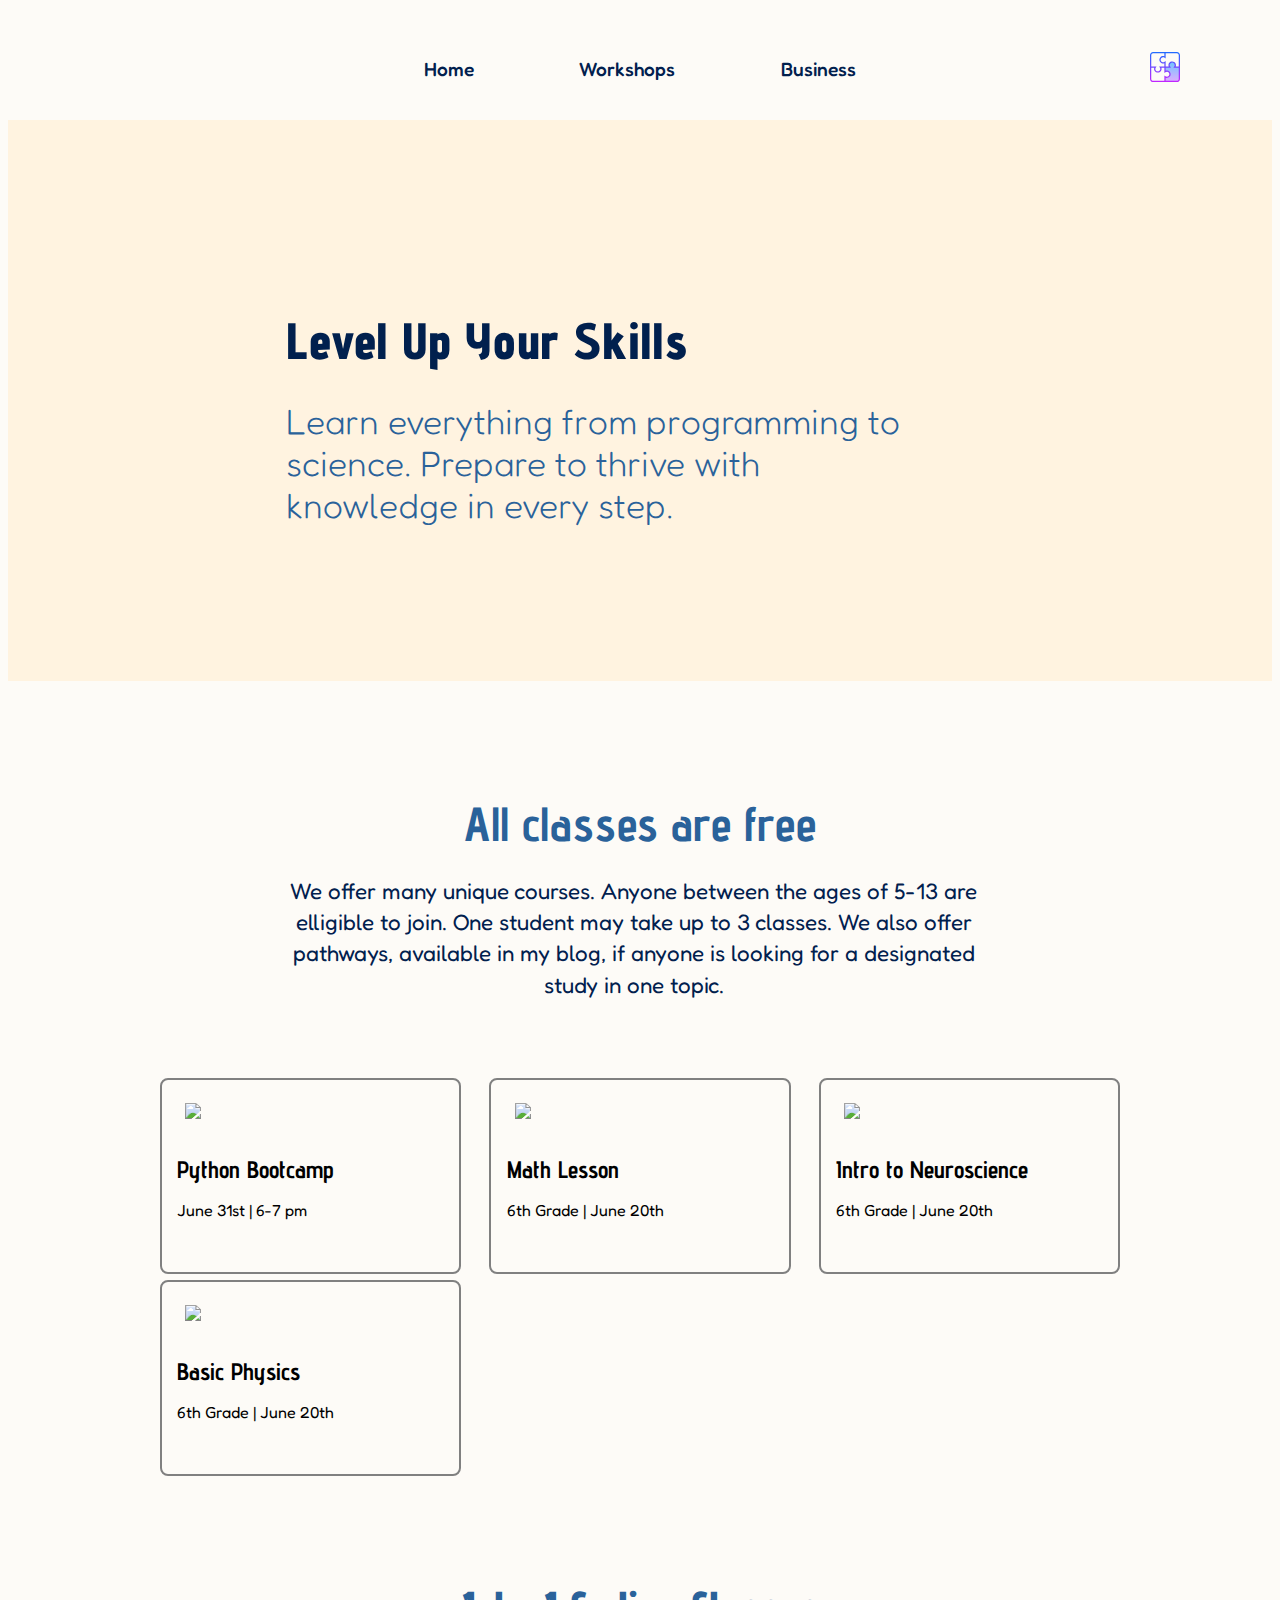
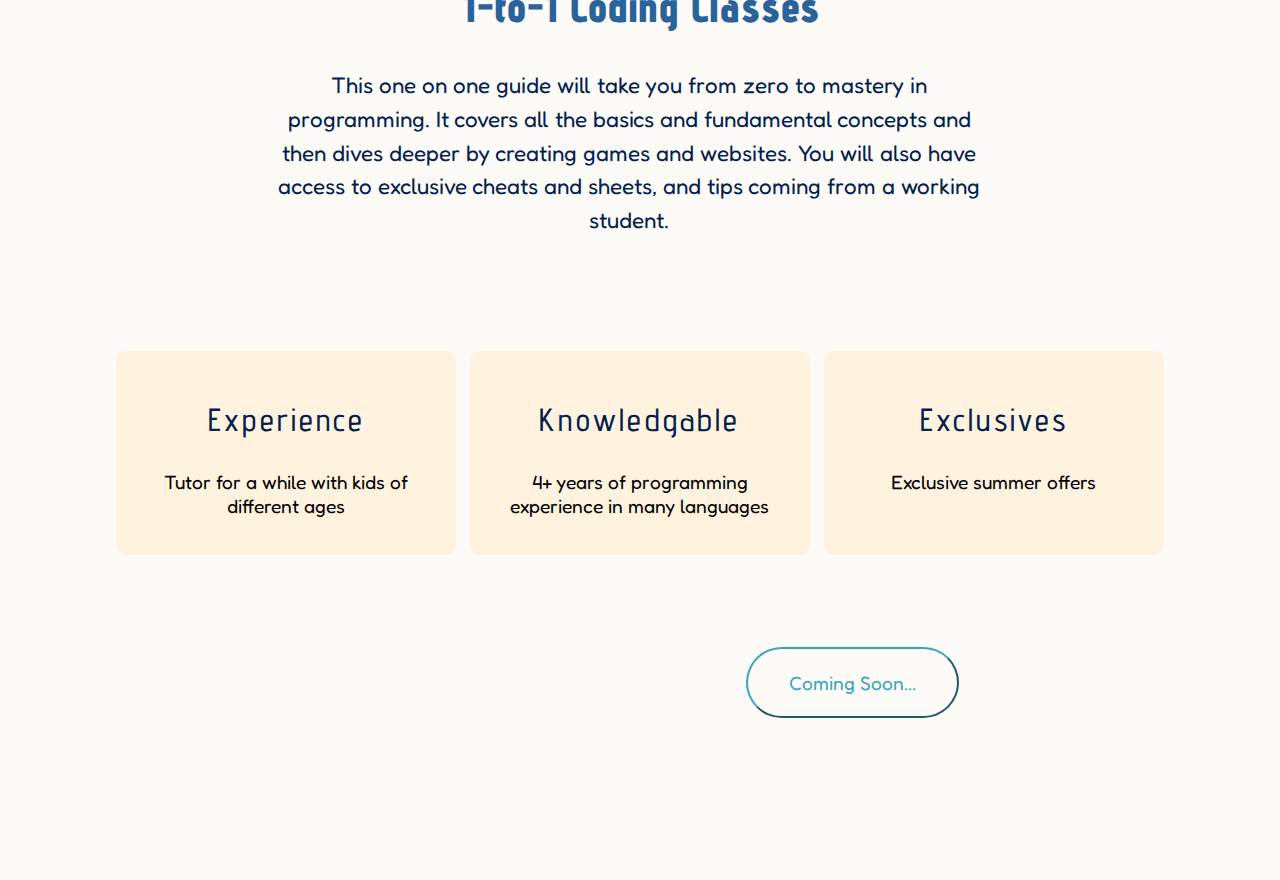
==== workshops.html @ bd9487f0 "Add files via upload" ====
<!DOCTYPE html>
<html lang="en">
<head>
    <meta charset="UTF-8">
    <meta name="viewport" content="width=device-width, initial-scale=1.0">
    <link rel="stylesheet" href="style.css"/>
    <link rel="stylesheet"
    href="https://cdnjs.cloudflare.com/ajax/libs/animate.css/4.1.1/animate.min.css"
    />
    <link rel="preconnect" href="https://fonts.googleapis.com">
    <link rel="preconnect" href="https://fonts.gstatic.com" crossorigin>
    <link href="https://fonts.googleapis.com/css2?family=Advent+Pro:ital,wght@0,100..900;1,100..900&family=Baloo+2:wght@400..800&family=Courier+Prime:ital,wght@0,400;0,700;1,400;1,700&family=Dosis:wght@200..800&family=Fredoka:wght@300..700&family=Oleo+Script:wght@400;700&family=Outfit:wght@100..900&family=Poiret+One&family=Sofia&display=swap" rel="stylesheet">
    <title>Somi's Hub</title>
</head>
<body>
    <div class="navbar">
        <nav class="nav">
            
            <!-- responsive-->
            
            <div class="menu">
                <div class="navlinks">
                    <a href="index.html" class="nav-link">Home</a>
                    <a href="workshops.html" class="nav-link">Workshops</a>
                    <a href="business.html" class="nav-link">Business</a>
                </div>
                <div class="puzzle">
                    <a href="puzzle.html" class="puzzle"><svg xmlns="http://www.w3.org/2000/svg" x="0px" y="0px" width="40" height="40" viewBox="0 0 64 64">
                        <linearGradient id="0cib3gbsfYWZ5fGhgTXhSa_48332_gr1" x1="43.5" x2="43.5" y1="23" y2="57.33" gradientUnits="userSpaceOnUse" spreadMethod="reflect"><stop offset="0" stop-color="#6dc7ff"></stop><stop offset="1" stop-color="#e6abff"></stop></linearGradient><path fill="url(#0cib3gbsfYWZ5fGhgTXhSa_48332_gr1)" d="M47.477,32c0.633-0.838,1.023-1.869,1.023-3c0-2.761-2.239-5-5-5s-5,2.239-5,5 c0,1.131,0.39,2.162,1.023,3H32v8c0.83-0.63,1.87-1,3-1c2.76,0,5,2.24,5,5s-2.24,5-5,5c-1.13,0-2.17-0.37-3-1v7h18.47 c2.5,0,4.53-2.03,4.53-4.53V32H47.477z"></path><linearGradient id="0cib3gbsfYWZ5fGhgTXhSb_48332_gr2" x1="32" x2="32" y1="6.667" y2="57.684" gradientUnits="userSpaceOnUse" spreadMethod="reflect"><stop offset="0" stop-color="#1a6dff"></stop><stop offset="1" stop-color="#c822ff"></stop></linearGradient><path fill="url(#0cib3gbsfYWZ5fGhgTXhSb_48332_gr2)" d="M51,8H33h-2H13c-2.757,0-5,2.243-5,5v18v2v18c0,2.757,2.243,5,5,5h18h2h18 c2.757,0,5-2.243,5-5V33v-2V13C56,10.243,53.757,8,51,8z M10,13c0-1.654,1.346-3,3-3h18v4.851c-0.639-0.231-1.313-0.351-2-0.351 c-1.803,0-3.494,0.8-4.64,2.195c-1.145,1.395-1.596,3.226-1.239,5.024c0.45,2.267,2.28,4.128,4.554,4.633 c1.136,0.252,2.273,0.178,3.325-0.203V31h-6h-2.531l1.21,1.603c0.537,0.711,0.82,1.54,0.82,2.397c0,1.202-0.534,2.33-1.464,3.094 c-0.943,0.774-2.138,1.067-3.366,0.823c-1.501-0.298-2.735-1.514-3.071-3.026c-0.258-1.163-0.002-2.331,0.721-3.288L18.531,31H16h-6 V13z M31,54H13c-1.654,0-3-1.346-3-3V33h4.85c-0.381,1.051-0.455,2.189-0.203,3.325c0.505,2.274,2.367,4.104,4.633,4.554 c0.404,0.08,0.809,0.12,1.21,0.12c1.388,0,2.732-0.471,3.814-1.359C25.7,38.494,26.5,36.803,26.5,35c0-0.688-0.119-1.361-0.351-2H31 v7v1.531l1.603-1.211c0.957-0.724,2.125-0.978,3.288-0.721c1.512,0.336,2.728,1.57,3.026,3.071c0.244,1.227-0.049,2.422-0.823,3.366 c-1.31,1.594-3.786,1.933-5.491,0.644L31,45.468V47V54z M54,51c0,1.654-1.346,3-3,3H33v-4.851c0.639,0.231,1.312,0.351,2,0.351 c1.803,0,3.494-0.8,4.64-2.195c1.145-1.395,1.596-3.226,1.239-5.024c-0.45-2.267-2.28-4.128-4.554-4.633 c-1.136-0.252-2.273-0.178-3.325,0.203V33h6h2.531l-1.211-1.603c-0.723-0.957-0.979-2.125-0.721-3.288 c0.336-1.512,1.57-2.728,3.071-3.026c1.229-0.246,2.423,0.048,3.366,0.823C46.966,26.67,47.5,27.798,47.5,29 c0,0.858-0.284,1.687-0.82,2.397L45.468,33H48h6V51z M49.149,31c0.231-0.639,0.351-1.313,0.351-2c0-1.803-0.8-3.494-2.195-4.64 c-1.395-1.145-3.224-1.596-5.024-1.239c-2.267,0.45-4.128,2.28-4.633,4.554c-0.252,1.136-0.178,2.273,0.203,3.325H33v-7v-1.531 l-1.603,1.211c-0.957,0.724-2.124,0.979-3.288,0.721c-1.512-0.336-2.728-1.57-3.026-3.071c-0.244-1.227,0.049-2.422,0.823-3.366 c1.309-1.595,3.783-1.934,5.491-0.644L33,18.531V16v-6h18c1.654,0,3,1.346,3,3v18H49.149z"></path>
                        </svg></a>
                </div>
                
            </div>
            
        </nav>
    </div>
    <div class="heading">
        <h1 id="animate" class="workshop">Level Up Your Skills </h1>
        <h2 class="workshops-head">Learn everything from programming to science. Prepare to thrive with knowledge in every step.</h2>
    </div>
    <div>
        <h3 class="cost">All classes are free</h2>
        <p class="pathways">We offer many unique courses. Anyone between the ages of 5-13 are elligible to join. One student may take up to 3 classes.
            We also offer pathways, available in my blog, if anyone is looking for a designated study in one topic.</p>
    </div>
    <div class="courses" onclick="button()">
        <div class="course">
            <img src="./images/coding.jpg">
            <h3 class="course-name">Python Bootcamp</h3>
            <p class="course-info">June 31st | 6-7 pm</p>
        </div>
        <div class="course">
            <img src="./images/math.jpg">
            <h3 class="course-name">Math Lesson</h3>
            <p class="course-info">6th Grade | June 20th</p>
        </div>
        <div class="course">
            <img src="./images/brain.jpg">
            <h3 class="course-name">Intro to Neuroscience</h3>
            <p class="course-info">6th Grade | June 20th</p>
        </div>
        <div class="course">
            <img src="./images/physics.jpg">
            <h3 class="course-name">Basic Physics</h3>
            <p class="course-info">6th Grade | June 20th</p>
        </div>
        <!-- <div class="course">
            <img>
            <h3 class="course-name">Website Making Intro</h3>
            <p class="course-info">6th Grade | June 20th</p>
        </div>  -->
    </div>
    <iframe id = "iframe" src="https://docs.google.com/forms/d/e/1FAIpQLSde7rYVq9Ug6Pt64jcF8D8oUzpzbdEBmvZY1_EkRQ_Yir4WWA/viewform?embedded=true" width="740" height="1328" frameborder="0" marginheight="0" marginwidth="0">Loading…</iframe>
    <div class="private-classes">
        <h2 class="private">1-to-1 Coding Classes</h2>
        <h3 class="private-description">This one on one guide will take you from zero to mastery in programming. It covers all the basics and fundamental concepts and then dives deeper by creating games and websites. You will also have access to exclusive cheats and sheets, and tips coming from a working student. </h3>
        <div class="private-info">
            <div class="coding-class">
                <h3>Experience</h3>
                <p>Tutor for a while with kids of different ages</p>
            </div>
            <div class="coding-class">
                <h3>Knowledgable</h3>
                <p>4+ years of programming experience in many languages</p>
            </div>
            <div class="coding-class">
                <h3>Exclusives</h3>
                <p>Exclusive summer offers</p>
            </div>
            
        </div>
        <button class="start-btn">Coming Soon...</button>
        
    </div>
    <script>
        function button(){
            const iframe = document.querySelector("#iframe");
            const course = document.querySelector(".courses");
            iframe.style.display = "flex";
            course.style.display = "none";
        }
    </script>
</body>
</html>
---- style.css ----
a, label{
    font-family: 'Fredoka', sans-serif;
    font-weight: 500;
    padding: 3%;
}

a:hover{
    color: #3AA6B9;
    cursor: pointer;
}

body{
    background: #fdfbf7;
}

p {
    display: block;
    margin-block-start: 1em;
    margin-block-end: 1em;
    margin-inline-start: 0px;
    margin-inline-end: 0px;
    unicode-bidi: isolate;
}

.nav-link{
    text-decoration: none;
    color: #01204E;
    font-size: 1.2em;
    padding: 0%;
    padding-top: 0.5%;
    margin:6%;
}

.nav-link:hover{
    border-radius: 2.5px;
    border-color: #3AA6B9;
    border: solid 2px;
    border-top: none;
    border-right: none;
    border-left: none;   
}

.puzzle{
    float:right;
    align-self: center;
    justify-self: center;
}

.puzzle:hover{
    opacity: 80%;
}

.navbar{
    animation: fadeIn forwards;
    animation-duration: 6s;
    text-align: center;
    padding-top: 3%;
    padding-bottom: 2.2%;
    border-top: 0;
    border-left: 0;
    border-right: 0; 
    color:#01204E;
    
}

.navlinks{
    padding-left: 20%;
}

.menu{
    background-color: #fdfbf7;
    display: grid;
    grid-template-columns: 5fr 1fr;
    align-items: center;
}

.title{
    border-radius: 10px;
    background-repeat: no-repeat;
    background-position: -10% -20%;
    width: 50%;
    animation: fadeIn;
    visibility: visible;
    float: left;
}


.input-container{
    padding: 10%;
}


#animate{
    margin-top: 0%;
    padding-top: 15%;
    padding-left: 22%;
    padding-bottom: 0%;
    margin-bottom: 0%;
    animation: fadeIn;
    animation-duration: 3s;
    font-family: "Advent Pro", sans-serif;
    font-size: 320%;
    color: #01204E;
}

.title h1{
    font-weight: 300;
}

#name{
    font-family: "Advent Pro", sans-serif;
    font-style: italic;
    font-weight: 600;
    margin-left: 21%;
    padding-top: 0%;
    margin-top: 0%;
    animation-delay: 3s;
    animation: lightSpeedInLeft;
    animation-duration: 4s;
    font-size: 4.8em;
    color: #2A629A;
}

#description{
    padding-bottom: 15%;
    padding-left: 22%;
    font-family: 'Fredoka', sans-serif;
    font-size: 1.5em;
    overflow: hidden;
    opacity: 0%;
    display: inline-block;
    animation: slider forwards;
    animation-duration: 2s;
    animation-delay: 2.5s;
}

@keyframes slider{
    from {
        opacity: 0%;
        border-right: 4px;
      }
    99% {
        opacity: 99%;
        border-right: 4px;
    }
    100% {
        opacity: 100%;
        border-right: none
      }
    }

@keyframes fadeIn{
    from{
        scale: 0.8;
        opacity: 0;
    }
    to{
        scale: 1;
        opacity: 100%;
    }
}


.tagcloud{
    opacity: 0;
    animation: slider forwards;
    animation-duration: 2s;
    font-weight: bold;
    letter-spacing: 1px;
    font-family: 'Outfit', sans-serif;
    font-size: 20px;
    margin-left: 55%;
    padding-top: 2%;
    animation-delay: 3s;
}

.tagcloud--item:hover{
    color: #FFC300;
    cursor: pointer;
}

iframe{
    animation: slider forwards;
    animation-delay: 3.5;
}

.about{
    height: 80%;
    width: 85%;
    display: grid;
    justify-content: center;
    align-items: center;
}
.about_content{
    width: 50%;
}
h2{
    font-family: 'Advent Pro', sans-serif;
    font-size: 2.7em;
    color:#01204E;
}

.about_heading{
    padding-left: 45%;
}

.about_me{
    padding-top: 5%;
    margin-left: 2%;
}

.about_title{
    font-family: 'Advent Pro';
    font-weight: 800;
    font-size: 2.1em;
    color: #2A629A;
    margin-bottom: 0%;
}

.about_des{
    font-family: 'Fredoka';
    font-size: 1.2em;
    line-height: 1.4;
    margin-top: 3%;
}

.description_img{
    border-radius: 50px;
    width: 18em;
    height: 15em;
}

#right{
    float: right;
}

#left{
    float: left;
    padding-left: 18%;
}
.mailing{
    padding: 10%;
    display: grid;
    grid-template-columns: 1fr 1fr 1fr 2fr 1fr;
    grid-auto-rows: minmax(50px, auto);
}
.mail-img{
    width: 90%;
    grid-row: 1/6;
    grid-column: 1/3;
    align-self: center;
    border-radius: 8px;
}
.mail-heading{
    text-align: center;
    grid-column: 3/6;
    margin-bottom: 2%;
}

.mail{
    font-family: 'Fredoka';
    line-height: 1.4;
    font-size: 1.3em;
    font-weight: 400;
    grid-column: 3/6;
    text-align: center;
    justify-self: center;
    width: 85%;
}


button{
    border-color: #3AA6B9;
    background-color: #fdfbf7;
    color: #3AA6B9;
    border-radius: 18px;
    font-family: 'Fredoka';
    font-size: 1.2em;
    grid-column: 4/5;
    grid-row: 3/4;
    justify-self: center;
    width: 45%;
    margin-top: 5%;
    padding:3% 0%;
}
button:hover{
    border-color: #3AA6B9;
    background-color: #3AA6B9;
    color: #fdfbf7;
}
.footer{
    background-color: #bed8f1;
    display: block;
    text-align: center;
    padding: 5% 2% 3%;
    color: #01204E;
    border-radius: 10px;
    font-size: 1.1em;
}

.footer p{
    font-family: 'Fredoka';
}

.footer a{
    padding-left: 0%;
}

.footer div{
    padding-bottom: 2%;
}

.heading{
    background-color: #fff3e0;
    padding-bottom: 10%;
}

.workshop{
    font-weight: 800;
}

.workshops-head{
    font-size: 2.2em;
    color: #2A629A;
    padding-left: 22%;
    font-family: 'Fredoka';
    width: 50%;
    font-weight: 300;

}

.cost{
    margin-top: 5%;
    padding: 4%;
    margin-bottom: 0%;
    padding-bottom: 0%;
    text-align: center;
    font-family: 'Advent Pro';
    color: #2A629A;
    font-size: 3em;
    border-radius: 5px;
}

.pathways{
    text-align: center;
    width: 55%;
    margin-left: 22%;
    font-family: 'Fredoka';
    color: #01204E;
    font-size: 1.4em;
    font-weight: 400;
    line-height: 1.4;
}

.courses{
    display: grid;
    grid-template-columns: repeat(3, 2fr);
    gap: 3%;
    margin: 12%;
    margin-top: 5%;
    margin-bottom: 0%;
}

.course{
    margin-top: 5%;
    border: solid 2px grey;
    border-radius: 8px;
    padding: 5%;
    height: 85%;
}

.course img{
    width: 80%;
    text-align: center;
    padding: 3%
}

.course-name{
    font-family: 'Advent Pro';
    font-size: 1.5em;
    margin-bottom: 0%;
}

.course-info{
    font-family: 'Fredoka';
}

.private{
    text-align: center;
    color:#2A629A;
    font-weight: 800;
}

.private-classes{
    text-align: center;
    padding:8%;
}

.private-description{
    width: 68%;
    margin-left: 15%;
    font-family: 'Fredoka';
    font-weight: 400;
    color: #01204E;
    line-height: 1.5;
    font-size: 1.4em;
}

.private-info{
    padding: 8% 0%;
    border-radius: 5px;
    display: grid;
    grid-template-columns: 2fr 2fr 2fr;
}

.coding-class {
    background-color: #fff3e0;
    margin: 2%;
    border-radius: 10px;
    padding: 5% 0%;
}

.coding-class h3{
    font-family: 'Advent Pro';
    font-size: 2em;
    letter-spacing: 3px;
    font-weight: 500;
    color: #01204E;
}

.coding-class p{
    font-family: 'Fredoka';
    font-size: 1.2em;
    width: 80%;
    align-self: center;
    padding-left: 10%;
    font-weight: 400;
}

.start-btn{
    padding: 2%;
    margin-left: 40%;
    margin-top: 0%;
    margin-bottom: 5%;
    text-align: center;
    width: 20%;
    border-radius: 40px;
    display: block;
}

#iframe{
    display: none;
    margin-left: 22%;
}

@media screen and (max-width: 1000px) {
    .title{
        text-align: center;
        float: none;
        width: 80%;
        justify-self: center;
    }
    .tagcloud{
        float: none;
        margin-left: 5%;
    }
    #right{
        float: none;
    }
    #left{
        float: none;
        padding-left: 0%;
    }
    .about_content{
        width: 90%;
    }
    .description_img{
        width: 22em;
        height: 20em;
    }
    .about_me{
        margin-left: 20%;
    }
    .mailing{
        padding-right: 2%;
        padding-left: 2%;
    }
    .mail-img{
        width: 150%
    }
    .mail-heading{
        font-size: 2em;
        padding-left: 15%;
    }
    .mail{
        font-size: 1.1em;
        width: 70%;
        padding-left: 15%;
    }
    .mailing button{
        width: 80%;
        margin-left: 15%;
    }
}

@media screen and (max-width: 620px) {
    #animate{
        padding-left: 15%;
    }
    .workshops-head{
        padding-left: 15%;
        width: 70%;
    }
    .courses{
        grid-template-columns: 2fr 2fr;
    }
    .pathways{
        width: 80%;
        margin-left: 10%;
    }
    .private-info{
        grid-template-columns: 1fr;
    }
    .private-description{
        width: 90%;
        margin-left: 6%;
    }
    .start-btn{
        width: 40%;
    }
}
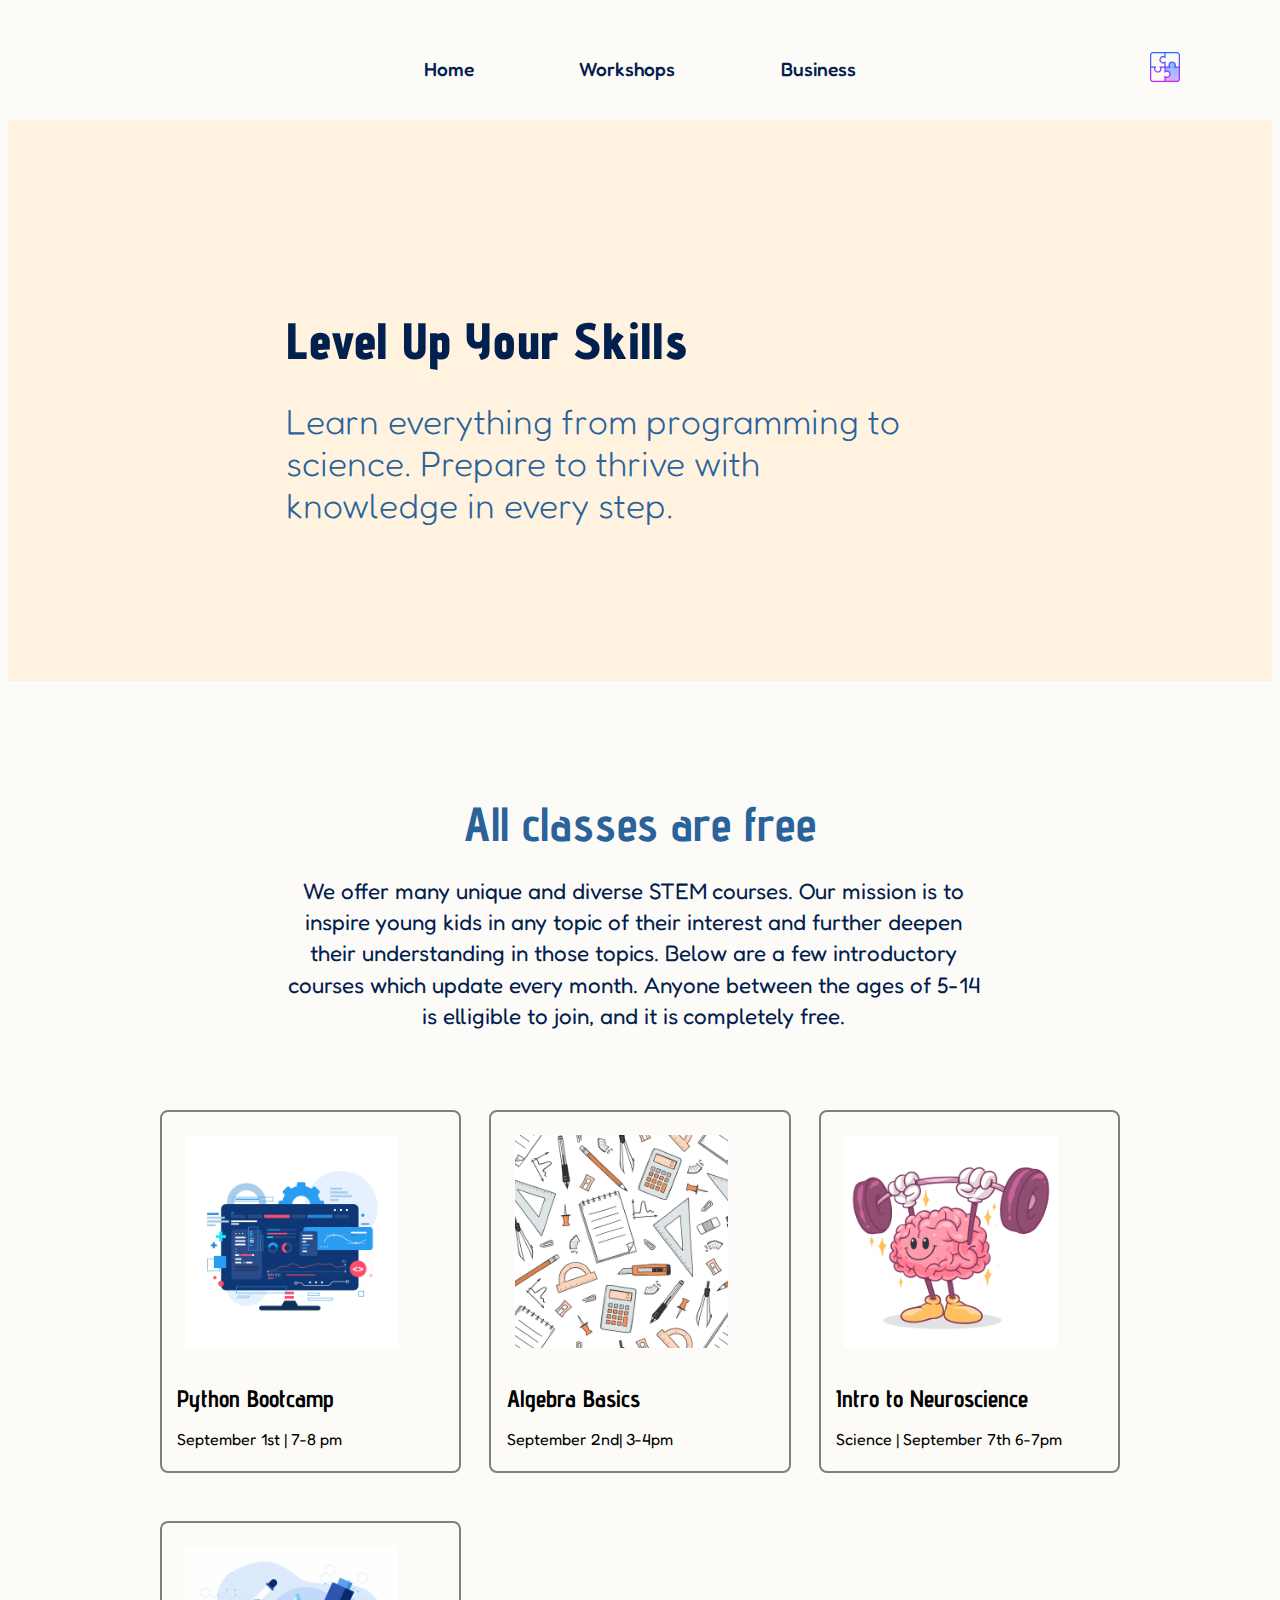
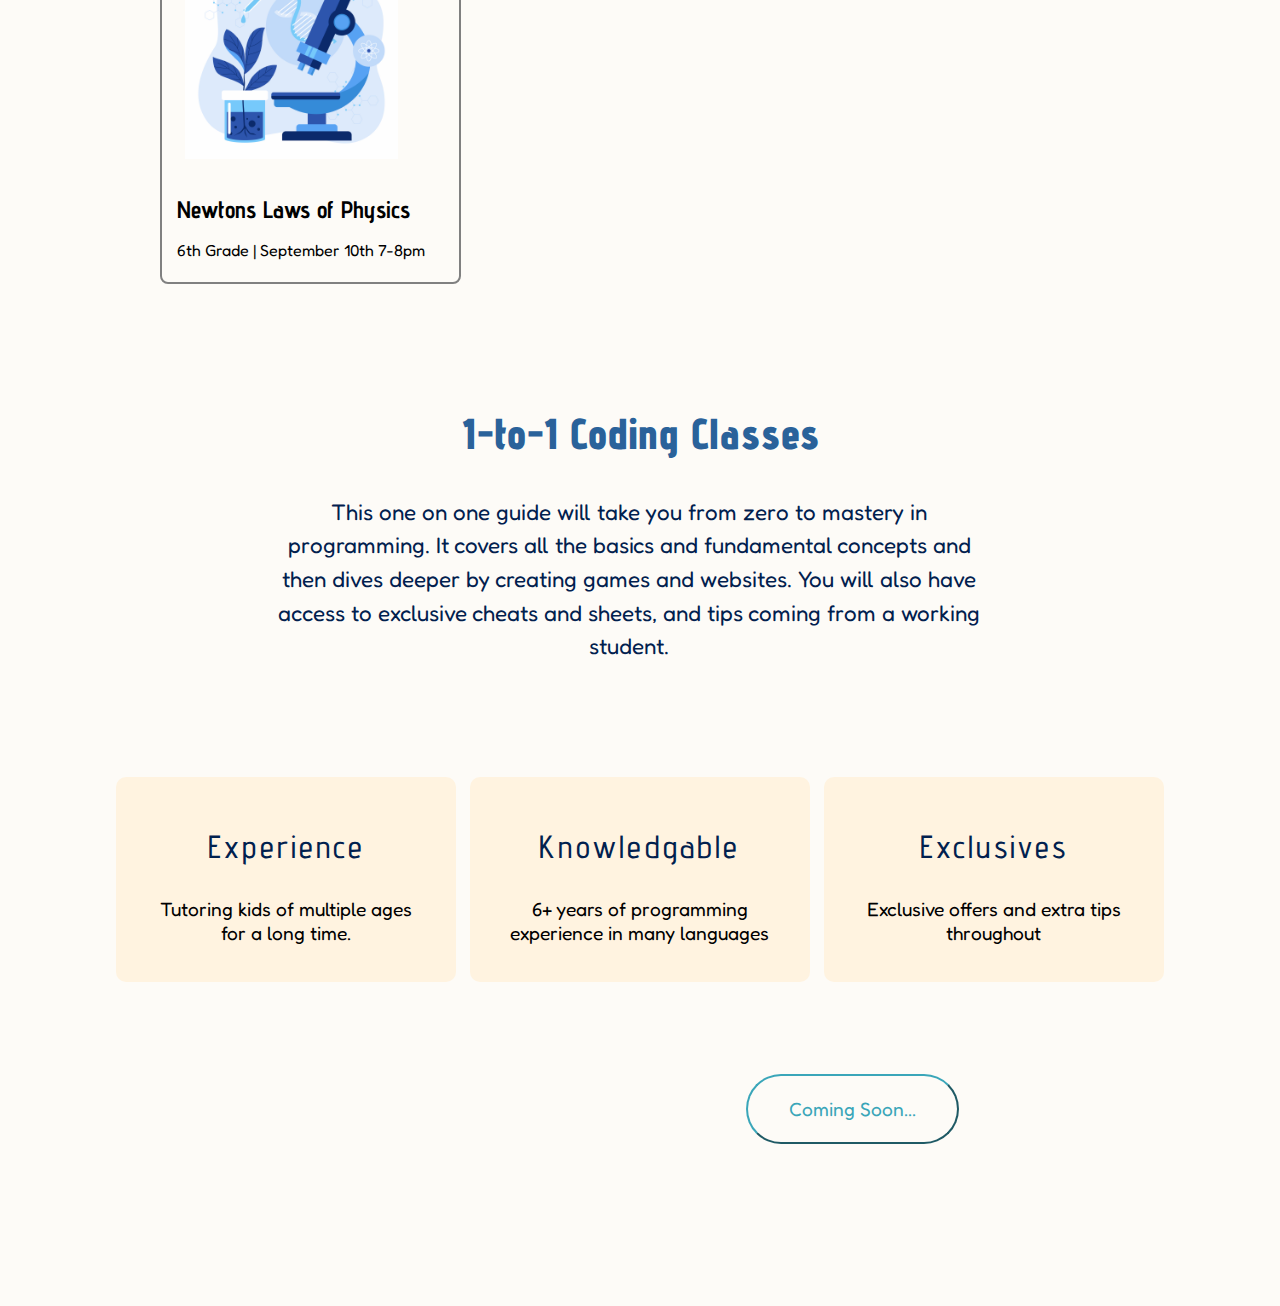
==== commit c7e5c9be: "Update workshops.html" ====
--- a/workshops.html
+++ b/workshops.html
@@ -40,34 +40,33 @@
     </div>
     <div>
         <h3 class="cost">All classes are free</h2>
-        <p class="pathways">We offer many unique courses. Anyone between the ages of 5-13 are elligible to join. One student may take up to 3 classes.
-            We also offer pathways, available in my blog, if anyone is looking for a designated study in one topic.</p>
+        <p class="pathways">We offer many unique and diverse STEM courses. Our mission is to inspire young kids in any topic of their interest and further deepen their understanding in those topics. Below are a few introductory courses which update every month. Anyone between the ages of 5-14 is elligible to join, and it is completely free.</p>
     </div>
     <div class="courses" onclick="button()">
         <div class="course">
             <img src="./images/coding.jpg">
             <h3 class="course-name">Python Bootcamp</h3>
-            <p class="course-info">June 31st | 6-7 pm</p>
+            <p class="course-info">September 1st | 7-8 pm</p>
         </div>
         <div class="course">
             <img src="./images/math.jpg">
-            <h3 class="course-name">Math Lesson</h3>
-            <p class="course-info">6th Grade | June 20th</p>
+            <h3 class="course-name">Algebra Basics</h3>
+            <p class="course-info">September 2nd| 3-4pm </p>
         </div>
         <div class="course">
             <img src="./images/brain.jpg">
             <h3 class="course-name">Intro to Neuroscience</h3>
-            <p class="course-info">6th Grade | June 20th</p>
+            <p class="course-info">Science | September 7th  6-7pm</p>
         </div>
         <div class="course">
             <img src="./images/physics.jpg">
-            <h3 class="course-name">Basic Physics</h3>
-            <p class="course-info">6th Grade | June 20th</p>
+            <h3 class="course-name">Newtons Laws of Physics</h3>
+            <p class="course-info">6th Grade | September 10th 7-8pm</p>
         </div>
         <!-- <div class="course">
             <img>
             <h3 class="course-name">Website Making Intro</h3>
-            <p class="course-info">6th Grade | June 20th</p>
+            <p class="course-info"> September 14th | 7-8pm</p>
         </div>  -->
     </div>
     <iframe id = "iframe" src="https://docs.google.com/forms/d/e/1FAIpQLSde7rYVq9Ug6Pt64jcF8D8oUzpzbdEBmvZY1_EkRQ_Yir4WWA/viewform?embedded=true" width="740" height="1328" frameborder="0" marginheight="0" marginwidth="0">Loading…</iframe>
@@ -77,15 +76,15 @@
         <div class="private-info">
             <div class="coding-class">
                 <h3>Experience</h3>
-                <p>Tutor for a while with kids of different ages</p>
+                <p>Tutoring kids of multiple ages for a long time.</p>
             </div>
             <div class="coding-class">
                 <h3>Knowledgable</h3>
-                <p>4+ years of programming experience in many languages</p>
+                <p>6+ years of programming experience in many languages</p>
             </div>
             <div class="coding-class">
                 <h3>Exclusives</h3>
-                <p>Exclusive summer offers</p>
+                <p>Exclusive offers and extra tips throughout</p>
             </div>
             
         </div>
@@ -101,4 +100,4 @@
         }
     </script>
 </body>
-</html>+</html>
